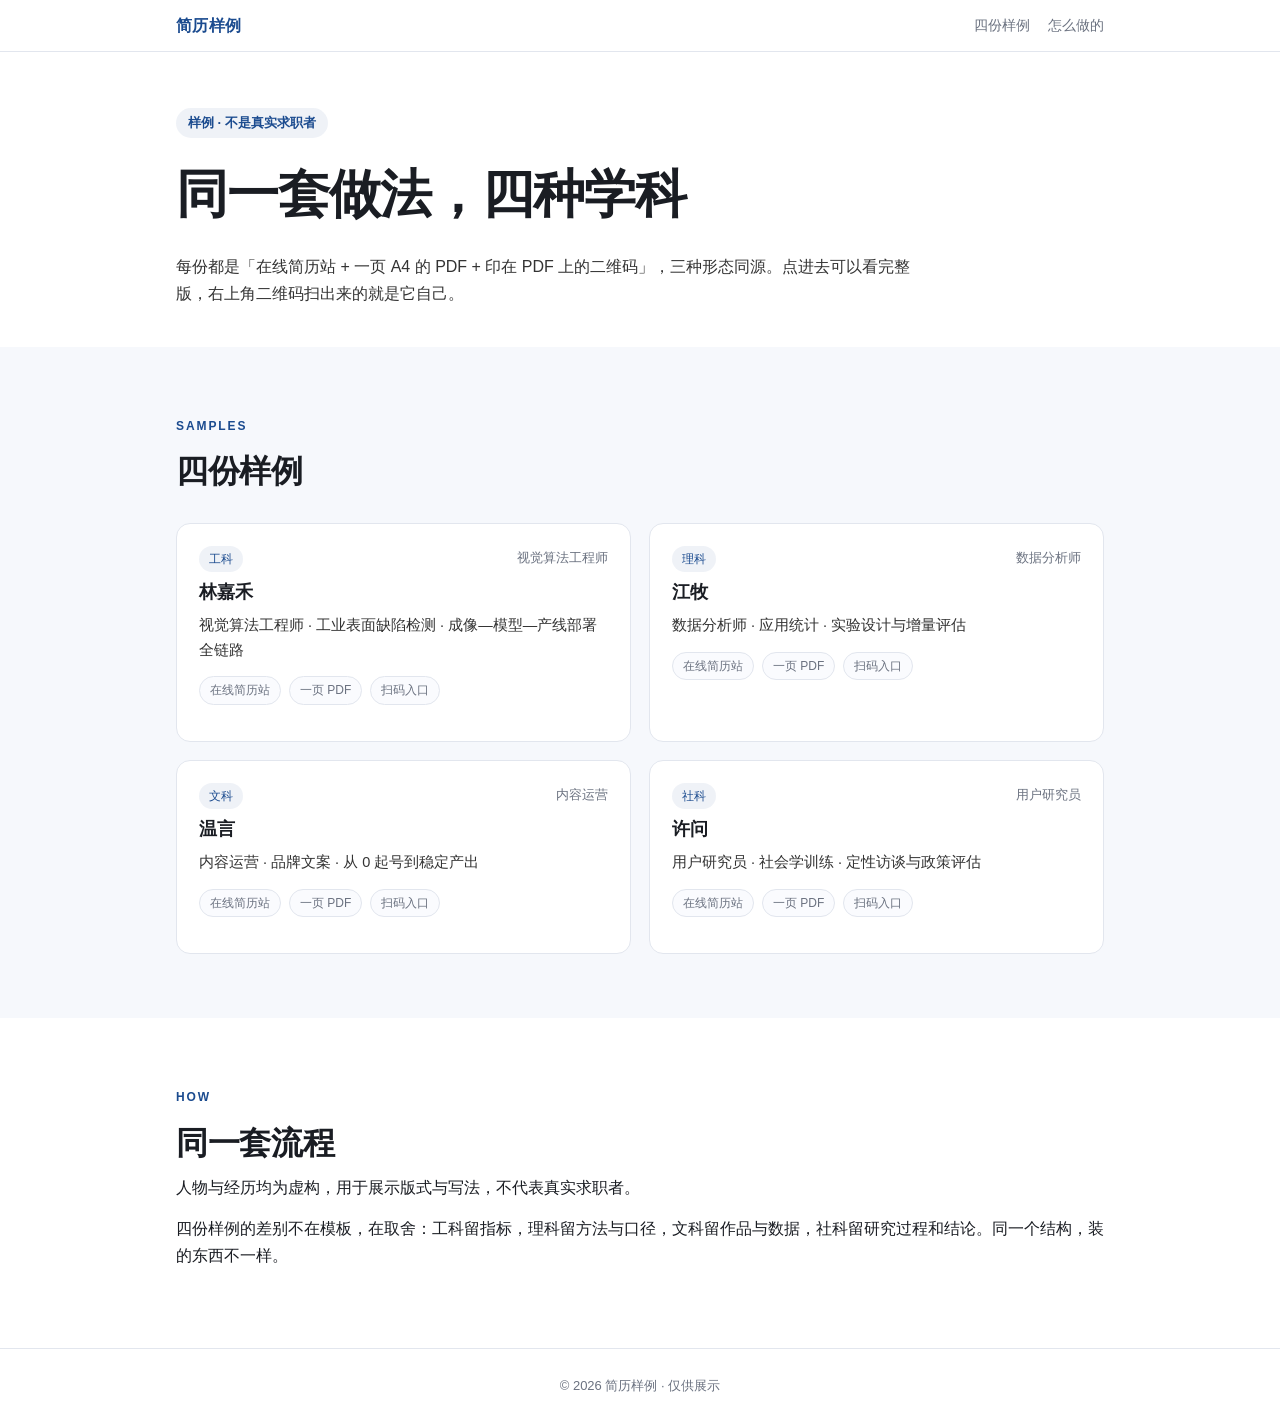
==== index.html @ 9afc3bcb "resume samples: four disciplines, one page each" ====
<!DOCTYPE html>
<html lang="zh-CN"><head><meta charset="UTF-8"><meta name="viewport" content="width=device-width, initial-scale=1">
<title>简历样例 · 工科 / 理科 / 文科 / 社科</title>
<meta name="robots" content="noindex, nofollow">
<link rel="stylesheet" href="assets/css/style.css"></head><body>
<nav class="nav"><div class="nav__inner"><a class="nav__brand" href="#top">简历样例</a>
<div class="nav__links"><a href="#list">四份样例</a><a href="#how">怎么做的</a></div></div></nav>
<main id="top">
<section class="hero"><div class="wrap"><p class="hero__eyebrow">样例 · 不是真实求职者</p>
<h1 class="hero__name">同一套做法，四种学科</h1>
<p class="hero__role">每份都是「在线简历站 + 一页 A4 的 PDF + 印在 PDF 上的二维码」，三种形态同源。点进去可以看完整版，右上角二维码扫出来的就是它自己。</p>
</div></section>
<section class="section section--alt" id="list"><div class="wrap">
<div class="section__head reveal"><span class="section__kicker">Samples</span><h2 class="section__title">四份样例</h2></div>
<div class="projects"><a class="card reveal" href="eng/" style="text-decoration:none;color:inherit"><div class="card__top"><span class="tag">工科</span><span class="card__date">视觉算法工程师</span></div><h3 class="card__title">林嘉禾</h3><p class="card__desc">视觉算法工程师 · 工业表面缺陷检测 · 成像—模型—产线部署全链路</p><div class="card__stack"><span class="chip">在线简历站</span><span class="chip">一页 PDF</span><span class="chip">扫码入口</span></div></a><a class="card reveal" href="sci/" style="text-decoration:none;color:inherit"><div class="card__top"><span class="tag">理科</span><span class="card__date">数据分析师</span></div><h3 class="card__title">江牧</h3><p class="card__desc">数据分析师 · 应用统计 · 实验设计与增量评估</p><div class="card__stack"><span class="chip">在线简历站</span><span class="chip">一页 PDF</span><span class="chip">扫码入口</span></div></a><a class="card reveal" href="arts/" style="text-decoration:none;color:inherit"><div class="card__top"><span class="tag">文科</span><span class="card__date">内容运营</span></div><h3 class="card__title">温言</h3><p class="card__desc">内容运营 · 品牌文案 · 从 0 起号到稳定产出</p><div class="card__stack"><span class="chip">在线简历站</span><span class="chip">一页 PDF</span><span class="chip">扫码入口</span></div></a><a class="card reveal" href="soc/" style="text-decoration:none;color:inherit"><div class="card__top"><span class="tag">社科</span><span class="card__date">用户研究员</span></div><h3 class="card__title">许问</h3><p class="card__desc">用户研究员 · 社会学训练 · 定性访谈与政策评估</p><div class="card__stack"><span class="chip">在线简历站</span><span class="chip">一页 PDF</span><span class="chip">扫码入口</span></div></a></div>
</div></section>
<section class="section" id="how"><div class="wrap">
<div class="section__head reveal"><span class="section__kicker">How</span><h2 class="section__title">同一套流程</h2></div>
<div class="about__text reveal">
<p>人物与经历均为虚构，用于展示版式与写法，不代表真实求职者。</p>
<p>四份样例的差别不在模板，在取舍：工科留指标，理科留方法与口径，文科留作品与数据，社科留研究过程和结论。同一个结构，装的东西不一样。</p>
</div></div></section>
</main>
<footer class="footer"><div class="wrap">© 2026 简历样例 · 仅供展示</div></footer>
<script src="assets/js/main.js"></script></body></html>
---- assets/css/style.css ----
/* Design tokens + base layout for an online resume site.
   Copy to assets/css/style.css and extend per section. */

:root{
  --accent:#1b4b8f;
  --accent-2:#3f7ed4;
  --text:#1a1d23;
  --text-mute:#6b7280;
  --bg:#ffffff;
  --bg-alt:#f6f8fc;
  --line:#e2e6ee;
  --surface:#ffffff;
  --radius:14px;
  --pad:clamp(20px,5vw,56px);
  --max:1040px;
}

*{box-sizing:border-box}
html{scroll-behavior:smooth}
body{
  margin:0;color:var(--text);background:var(--bg);
  font-family:"Source Han Sans SC","Noto Sans SC","PingFang SC","Microsoft YaHei",-apple-system,sans-serif;
  font-size:16px;line-height:1.7;-webkit-font-smoothing:antialiased;
}
a{color:var(--accent);text-decoration:none}
a:hover{text-decoration:underline}
img{max-width:100%;height:auto;display:block}

/* ---------- nav ---------- */
.nav{
  position:sticky;top:0;z-index:50;background:rgba(255,255,255,.9);
  backdrop-filter:blur(10px);border-bottom:1px solid var(--line);
}
.nav__inner{max-width:var(--max);margin:0 auto;padding:12px var(--pad);
  display:flex;align-items:center;justify-content:space-between;gap:16px}
.nav__brand{font-weight:700;letter-spacing:.02em}
.nav__links{display:flex;gap:18px;font-size:14px;flex-wrap:wrap}
.nav__links a{color:var(--text-mute)}
.nav__links a.is-active{color:var(--accent);font-weight:600}

/* ---------- sections ---------- */
.section{padding:64px 0}
.section--alt{background:var(--bg-alt)}
.wrap{max-width:var(--max);margin:0 auto;padding:0 var(--pad)}
.section__kicker{font-size:12px;letter-spacing:.16em;text-transform:uppercase;color:var(--accent);font-weight:600}
.section__title{font-size:clamp(24px,3vw,32px);margin:6px 0 4px;letter-spacing:-.01em}
.section__desc{color:var(--text-mute);margin:0 0 8px;font-size:15px}

/* ---------- hero ---------- */
.hero{padding:56px 0 40px}
.hero__inner{display:grid;grid-template-columns:minmax(0,1.6fr) minmax(0,1fr);gap:32px;align-items:center}
.hero__eyebrow{display:inline-block;margin:0 0 12px;padding:4px 12px;border-radius:999px;
  background:rgba(27,75,143,.07);color:var(--accent);font-size:13px;font-weight:600}
.hero__name{font-size:clamp(34px,5vw,52px);margin:0;letter-spacing:-.02em}
.hero__name small{font-size:.42em;color:var(--text-mute);margin-left:.6em;font-weight:500}
.hero__role{font-size:16px;margin:14px 0 0;color:#333;max-width:46em}
.hero__meta{list-style:none;display:flex;flex-wrap:wrap;gap:18px;padding:0;margin:18px 0 0;color:var(--text-mute);font-size:14px}
.hero__meta li{display:inline-flex;gap:6px;align-items:center}
.hero__meta svg{width:16px;height:16px}
.hero__cta{display:flex;gap:12px;margin-top:22px;flex-wrap:wrap}
.hero__avatar img{border-radius:18px;border:1px solid var(--line);width:100%;max-width:260px;margin-left:auto}
.btn{display:inline-flex;align-items:center;gap:8px;padding:10px 18px;border-radius:999px;
  font-size:14px;font-weight:600;border:1px solid transparent}
.btn--primary{background:var(--accent);color:#fff}
.btn--primary:hover{background:#163f78;text-decoration:none}
.btn--ghost{border-color:var(--line);color:var(--text)}
.btn svg{width:16px;height:16px}

/* ---------- about ---------- */
.about{display:grid;grid-template-columns:minmax(0,1.5fr) minmax(0,1fr);gap:32px;align-items:start}
.about__text p{margin:0 0 14px}
.facts{background:var(--surface);border:1px solid var(--line);border-radius:var(--radius);padding:6px 18px}
.facts__row{display:flex;justify-content:space-between;gap:16px;padding:10px 0;border-bottom:1px solid var(--line);font-size:14px}
.facts__row:last-child{border-bottom:0}
.facts dt{color:var(--text-mute)}
.facts dd{margin:0;font-weight:600;text-align:right}

/* ---------- stats ---------- */
.stats{display:grid;grid-template-columns:repeat(4,minmax(0,1fr));gap:14px;margin-top:28px}
.stat{background:var(--surface);border:1px solid var(--line);border-radius:var(--radius);padding:18px 14px;text-align:center}
.stat__num{display:block;font-size:23px;font-weight:680;line-height:1.25;color:var(--accent);
  background:linear-gradient(135deg,#123a70,#3f7ed4);-webkit-background-clip:text;background-clip:text;-webkit-text-fill-color:transparent}
.stat__label{display:block;margin-top:4px;font-size:12.5px;color:var(--text-mute)}

/* ---------- timeline ---------- */
.timeline{list-style:none;margin:24px 0 0;padding:0 0 0 22px;border-left:1px solid var(--line)}
.tl-item{position:relative;margin-bottom:26px}
.tl-item::before{content:"";position:absolute;left:-27px;top:6px;width:9px;height:9px;border-radius:50%;
  background:#fff;border:2px solid var(--accent)}
.tl-head{display:flex;justify-content:space-between;gap:16px;align-items:baseline}
.tl-title{margin:0;font-size:17px}
.tl-org{color:var(--text-mute);font-size:14px}
.tl-date{color:var(--text-mute);font-size:13px;white-space:nowrap}
.tl-body ul{margin:8px 0 0;padding-left:18px}
.tl-body li{margin:4px 0;font-size:14.5px}
.tl-sub{margin:10px 0 0 0;padding-left:14px;border-left:1px dashed var(--line)}
.tl-sub__head{display:flex;justify-content:space-between;gap:12px;font-size:14px;color:var(--text-mute)}
.tl-sub__role{font-weight:600;color:var(--text)}

/* ---------- cards ---------- */
.projects{display:grid;grid-template-columns:repeat(2,minmax(0,1fr));gap:18px;margin-top:24px}
.card{background:var(--surface);border:1px solid var(--line);border-radius:var(--radius);padding:22px}
.card--wide{grid-column:1 / -1}
.card__top{display:flex;justify-content:space-between;gap:12px;align-items:center;margin-bottom:8px}
.tag{font-size:12px;color:var(--accent);background:rgba(27,75,143,.07);padding:3px 10px;border-radius:999px}
.card__date{font-size:12.5px;color:var(--text-mute)}
.card__title{margin:0 0 8px;font-size:18px;line-height:1.4}
.card__desc{margin:0;font-size:14.5px;color:#333}
.card__stack{display:flex;flex-wrap:wrap;gap:8px;margin:14px 0}
.chip{font-size:12px;color:var(--text-mute);border:1px solid var(--line);border-radius:999px;padding:3px 10px;background:#fafbfe}
.card__links{display:flex;gap:16px;font-size:14px}

/* ---------- contact / footer ---------- */
.contact-grid{display:grid;grid-template-columns:repeat(3,minmax(0,1fr));gap:18px;margin-top:20px}
.contact-card{background:var(--surface);border:1px solid var(--line);border-radius:var(--radius);padding:18px;text-align:center}
.footer{border-top:1px solid var(--line);padding:26px 0;color:var(--text-mute);font-size:13px;text-align:center}

/* ---------- reveal ---------- */
.reveal{opacity:1;transform:none}
.js .reveal{opacity:0;transform:translateY(10px);transition:opacity .5s ease,transform .5s ease}
.js .reveal.is-in{opacity:1;transform:none}

/* ---------- responsive ---------- */
@media (max-width:1024px){
  .hero__inner,.about{grid-template-columns:1fr}
  .hero__avatar img{margin:0}
  .stats{grid-template-columns:repeat(2,minmax(0,1fr))}
}
@media (max-width:640px){
  .section{padding:44px 0}
  .projects{grid-template-columns:1fr}
  .contact-grid{grid-template-columns:1fr}
  .nav__links{gap:12px;font-size:13px}
}
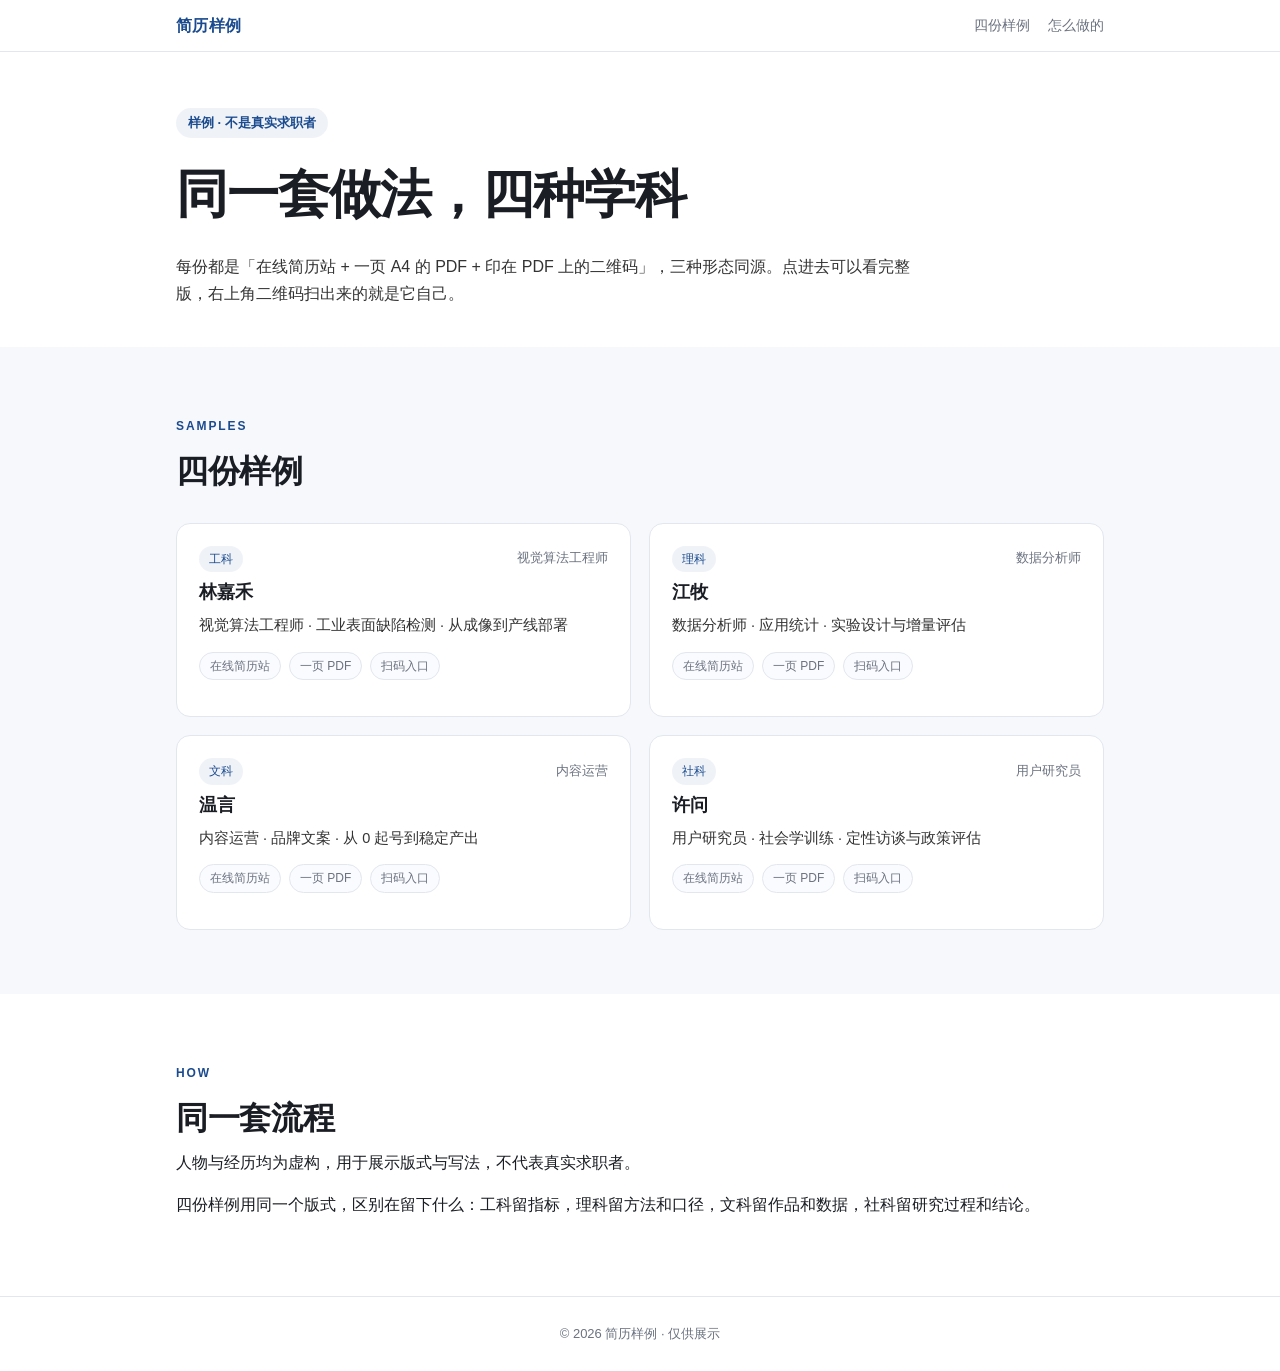
==== commit 66c3aff0: "copy: remove AI phrasing from resume text" ====
--- a/index.html
+++ b/index.html
@@ -12,13 +12,13 @@
 </div></section>
 <section class="section section--alt" id="list"><div class="wrap">
 <div class="section__head reveal"><span class="section__kicker">Samples</span><h2 class="section__title">四份样例</h2></div>
-<div class="projects"><a class="card reveal" href="eng/" style="text-decoration:none;color:inherit"><div class="card__top"><span class="tag">工科</span><span class="card__date">视觉算法工程师</span></div><h3 class="card__title">林嘉禾</h3><p class="card__desc">视觉算法工程师 · 工业表面缺陷检测 · 成像—模型—产线部署全链路</p><div class="card__stack"><span class="chip">在线简历站</span><span class="chip">一页 PDF</span><span class="chip">扫码入口</span></div></a><a class="card reveal" href="sci/" style="text-decoration:none;color:inherit"><div class="card__top"><span class="tag">理科</span><span class="card__date">数据分析师</span></div><h3 class="card__title">江牧</h3><p class="card__desc">数据分析师 · 应用统计 · 实验设计与增量评估</p><div class="card__stack"><span class="chip">在线简历站</span><span class="chip">一页 PDF</span><span class="chip">扫码入口</span></div></a><a class="card reveal" href="arts/" style="text-decoration:none;color:inherit"><div class="card__top"><span class="tag">文科</span><span class="card__date">内容运营</span></div><h3 class="card__title">温言</h3><p class="card__desc">内容运营 · 品牌文案 · 从 0 起号到稳定产出</p><div class="card__stack"><span class="chip">在线简历站</span><span class="chip">一页 PDF</span><span class="chip">扫码入口</span></div></a><a class="card reveal" href="soc/" style="text-decoration:none;color:inherit"><div class="card__top"><span class="tag">社科</span><span class="card__date">用户研究员</span></div><h3 class="card__title">许问</h3><p class="card__desc">用户研究员 · 社会学训练 · 定性访谈与政策评估</p><div class="card__stack"><span class="chip">在线简历站</span><span class="chip">一页 PDF</span><span class="chip">扫码入口</span></div></a></div>
+<div class="projects"><a class="card reveal" href="eng/" style="text-decoration:none;color:inherit"><div class="card__top"><span class="tag">工科</span><span class="card__date">视觉算法工程师</span></div><h3 class="card__title">林嘉禾</h3><p class="card__desc">视觉算法工程师 · 工业表面缺陷检测 · 从成像到产线部署</p><div class="card__stack"><span class="chip">在线简历站</span><span class="chip">一页 PDF</span><span class="chip">扫码入口</span></div></a><a class="card reveal" href="sci/" style="text-decoration:none;color:inherit"><div class="card__top"><span class="tag">理科</span><span class="card__date">数据分析师</span></div><h3 class="card__title">江牧</h3><p class="card__desc">数据分析师 · 应用统计 · 实验设计与增量评估</p><div class="card__stack"><span class="chip">在线简历站</span><span class="chip">一页 PDF</span><span class="chip">扫码入口</span></div></a><a class="card reveal" href="arts/" style="text-decoration:none;color:inherit"><div class="card__top"><span class="tag">文科</span><span class="card__date">内容运营</span></div><h3 class="card__title">温言</h3><p class="card__desc">内容运营 · 品牌文案 · 从 0 起号到稳定产出</p><div class="card__stack"><span class="chip">在线简历站</span><span class="chip">一页 PDF</span><span class="chip">扫码入口</span></div></a><a class="card reveal" href="soc/" style="text-decoration:none;color:inherit"><div class="card__top"><span class="tag">社科</span><span class="card__date">用户研究员</span></div><h3 class="card__title">许问</h3><p class="card__desc">用户研究员 · 社会学训练 · 定性访谈与政策评估</p><div class="card__stack"><span class="chip">在线简历站</span><span class="chip">一页 PDF</span><span class="chip">扫码入口</span></div></a></div>
 </div></section>
 <section class="section" id="how"><div class="wrap">
 <div class="section__head reveal"><span class="section__kicker">How</span><h2 class="section__title">同一套流程</h2></div>
 <div class="about__text reveal">
 <p>人物与经历均为虚构，用于展示版式与写法，不代表真实求职者。</p>
-<p>四份样例的差别不在模板，在取舍：工科留指标，理科留方法与口径，文科留作品与数据，社科留研究过程和结论。同一个结构，装的东西不一样。</p>
+<p>四份样例用同一个版式，区别在留下什么：工科留指标，理科留方法和口径，文科留作品和数据，社科留研究过程和结论。</p>
 </div></div></section>
 </main>
 <footer class="footer"><div class="wrap">© 2026 简历样例 · 仅供展示</div></footer>
